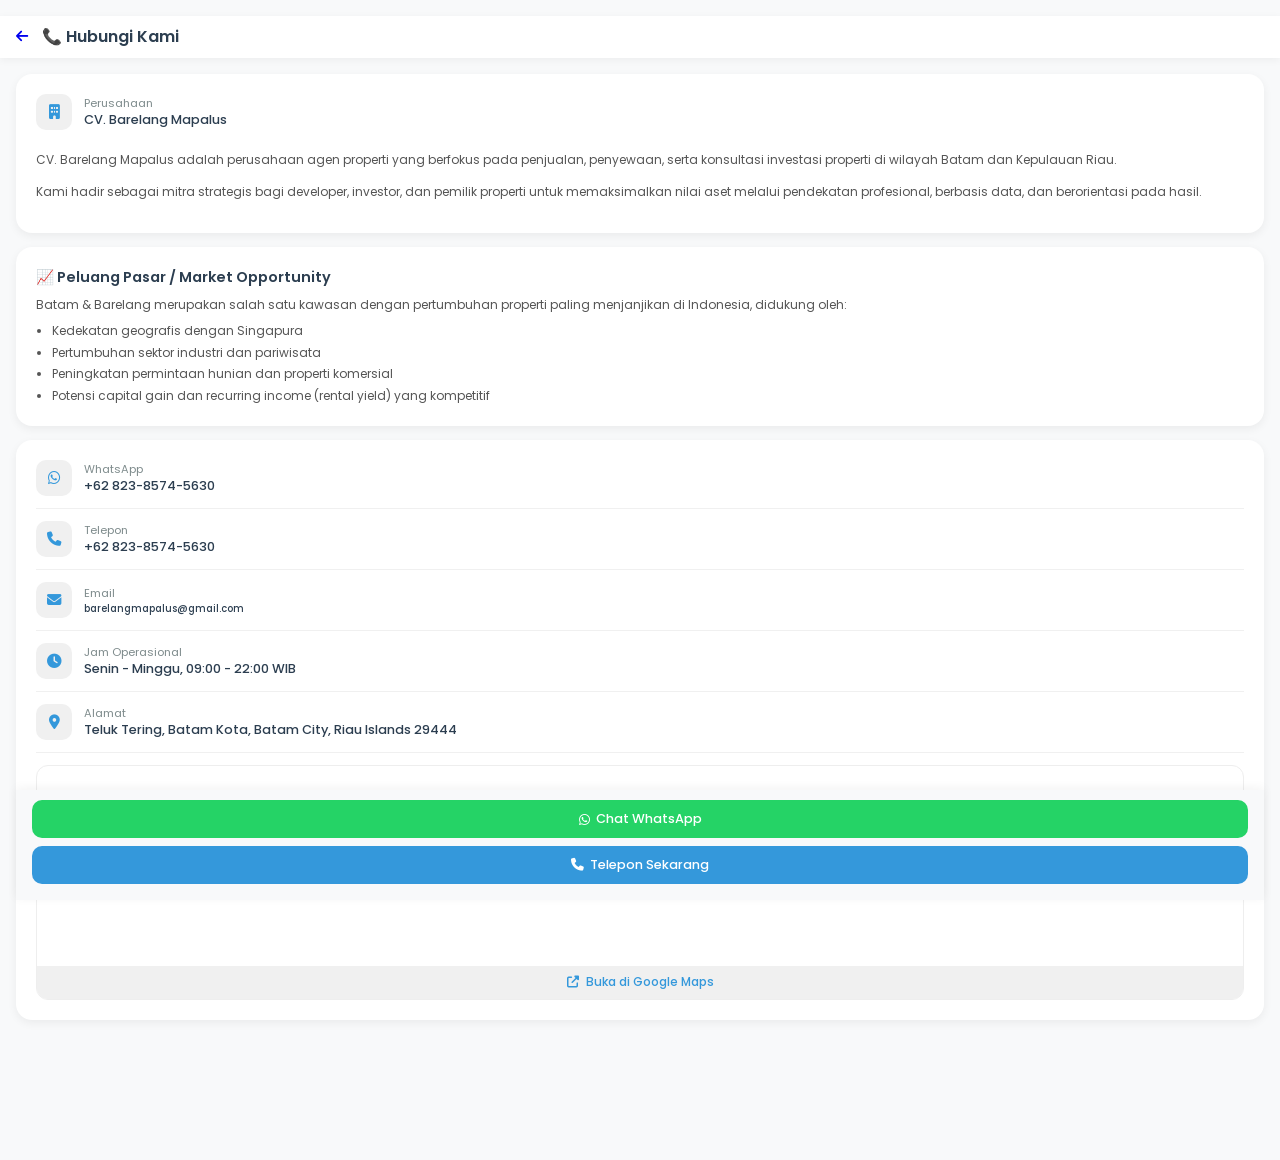
==== contact.html @ 2adcb08c "Add files via upload" ====
<!DOCTYPE html>
<html lang="id">
<head>
  <meta charset="UTF-8">
  <meta name="viewport" content="width=device-width, initial-scale=1.0, maximum-scale=1.0, user-scalable=yes, viewport-fit=cover">
  <meta name="theme-color" content="#2c3e50">
  
  <title>Hubungi Kami - BMpro</title>
  
  <link rel="stylesheet" href="https://cdnjs.cloudflare.com/ajax/libs/font-awesome/6.4.0/css/all.min.css">
  <link href="https://fonts.googleapis.com/css2?family=Poppins:wght@300;400;500;600;700&display=swap" rel="stylesheet">
  <link rel="stylesheet" href="css/style.css">
  
  <style>
    .contact-page {
      min-height: 100vh;
      background: #f8f9fa;
      padding-top: 16px;            /* ✅ Jarak dari atas */
    }
    
    .contact-header {
      background: white;
      padding: 10px 16px;
      display: flex;
      align-items: center;
      gap: 14px;
      box-shadow: 0 2px 8px rgba(0,0,0,0.05);
      position: sticky;
      top: 0;
      z-index: 100;
    }
    
    .contact-header h2 {
      font-size: 1rem;
      font-weight: 600;
    }
    
    .contact-content {
      padding: 16px;
    }
    
    .contact-card {
      background: white;
      border-radius: 16px;
      padding: 20px;
      box-shadow: 0 3px 10px rgba(0,0,0,0.06);
      margin-bottom: 14px;
    }
    
    .contact-icon {
      width: 56px;
      height: 56px;
      background: linear-gradient(135deg, var(--primary), var(--secondary));
      border-radius: 50%;
      display: flex;
      align-items: center;
      justify-content: center;
      margin: 0 auto 12px;
      color: white;
      font-size: 1.4rem;
    }
    
    .contact-card h3 {
      font-size: 0.95rem;
      font-weight: 600;
      margin-bottom: 4px;
      color: var(--primary);
    }
    
    .contact-card p {
      font-size: 0.75rem;
      color: var(--gray);
      margin-bottom: 12px;
    }
    
    .contact-btn {
      display: inline-flex;
      align-items: center;
      gap: 6px;
      padding: 10px 16px;
      border-radius: 10px;
      font-weight: 500;
      font-size: 0.8rem;
      text-decoration: none;
      font-family: 'Poppins', sans-serif;
      cursor: pointer;
      border: none;
      width: 100%;
      justify-content: center;
    }
    
    .btn-wa-contact {
      background: #25D366;
      color: white;
    }
    
    .btn-call-contact {
      background: var(--secondary);
      color: white;
    }
    
    .info-item {
      display: flex;
      align-items: center;
      gap: 12px;
      padding: 12px 0;
      border-bottom: 1px solid #f0f0f0;
    }
    
    .info-item:last-child {
      border-bottom: none;
    }
    
    .info-item i {
      width: 36px;
      height: 36px;
      background: #f0f0f0;
      border-radius: 10px;
      display: flex;
      align-items: center;
      justify-content: center;
      color: var(--secondary);
      font-size: 0.9rem;
      flex-shrink: 0;
    }
    
    .info-text {
      flex: 1;
    }
    
    .info-text .label {
      font-size: 0.7rem;
      color: var(--gray);
    }
    
    .info-text .value {
      font-size: 0.8rem;
      font-weight: 500;
      color: var(--primary);
    }
    
    .map-container {
      margin-top: 12px;
      border-radius: 12px;
      overflow: hidden;
      border: 1px solid #eee;
    }
    
    .map-container iframe {
      width: 100%;
      height: 200px;
      border: none;
      display: block;
    }
    
    .map-link {
      display: block;
      text-align: center;
      padding: 8px;
      background: #f0f0f0;
      font-size: 0.75rem;
      color: var(--secondary);
      text-decoration: none;
      font-weight: 500;
    }
    
    .map-link i {
      margin-right: 4px;
    }
  </style>
</head>
<body>
  <div class="contact-page">
    <!-- Header -->
    <div class="contact-header">
      <a href="index.html" class="back-btn"><i class="fas fa-arrow-left"></i></a>
      <h2>📞 Hubungi Kami</h2>
    </div>
    
    <!-- Konten -->
    <div class="contact-content">
      <!-- Informasi Perusahaan -->
      <div class="contact-card" style="text-align: left;">
        <div class="info-item" style="border-bottom: none; padding-top: 0;">
          <i class="fas fa-building"></i>
          <div class="info-text">
            <div class="label">Perusahaan</div>
            <div class="value">CV. Barelang Mapalus</div>
          </div>
        </div>
        <p style="font-size: 0.75rem; color: #555; line-height: 1.6; margin-top: 8px;">
          CV. Barelang Mapalus adalah perusahaan agen properti yang berfokus pada penjualan, penyewaan, serta konsultasi investasi properti di wilayah Batam dan Kepulauan Riau.
        </p>
        <p style="font-size: 0.75rem; color: #555; line-height: 1.6; margin-top: 6px;">
          Kami hadir sebagai mitra strategis bagi developer, investor, dan pemilik properti untuk memaksimalkan nilai aset melalui pendekatan profesional, berbasis data, dan berorientasi pada hasil.
        </p>
      </div>
      
      <!-- Peluang Pasar -->
      <div class="contact-card" style="text-align: left;">
        <h3 style="font-size: 0.9rem; font-weight: 600; margin-bottom: 8px; color: var(--primary);">📈 Peluang Pasar / Market Opportunity</h3>
        <p style="font-size: 0.75rem; color: #555; line-height: 1.6; margin-bottom: 6px;">
          Batam & Barelang merupakan salah satu kawasan dengan pertumbuhan properti paling menjanjikan di Indonesia, didukung oleh:
        </p>
        <ul style="font-size: 0.75rem; color: #555; line-height: 1.8; padding-left: 16px;">
          <li>Kedekatan geografis dengan Singapura</li>
          <li>Pertumbuhan sektor industri dan pariwisata</li>
          <li>Peningkatan permintaan hunian dan properti komersial</li>
          <li>Potensi capital gain dan recurring income (rental yield) yang kompetitif</li>
        </ul>
      </div>
      
      <!-- Info Kontak -->
      <div class="contact-card">
        <div class="info-item" style="padding-top: 0;">
          <i class="fab fa-whatsapp"></i>
          <div class="info-text">
            <div class="label">WhatsApp</div>
            <div class="value">+62 823-8574-5630</div>
          </div>
        </div>
        <div class="info-item">
          <i class="fas fa-phone"></i>
          <div class="info-text">
            <div class="label">Telepon</div>
            <div class="value">+62 823-8574-5630</div>
          </div>
        </div>
        <div class="info-item">
            <i class="fas fa-envelope"></i>
            <div class="info-text">
              <div class="label">Email</div>
              <div class="value" style="font-size: 0.6rem; word-break: break-all;">barelangmapalus@gmail.com</div>
            </div>
        </div>
        <div class="info-item">
          <i class="fas fa-clock"></i>
          <div class="info-text">
            <div class="label">Jam Operasional</div>
            <div class="value">Senin - Minggu, 09:00 - 22:00 WIB</div>
          </div>
        </div>
        <div class="info-item">
          <i class="fas fa-map-marker-alt"></i>
          <div class="info-text">
            <div class="label">Alamat</div>
            <div class="value">Teluk Tering, Batam Kota, Batam City, Riau Islands 29444</div>
          </div>
        </div>
        
        <!-- Google Maps -->
        <div class="map-container">
          <iframe 
            src="https://www.google.com/maps/embed?pb=!1m18!1m12!1m3!1d3989.053290000000!2d104.000000!3d1.130000!2m3!1f0!2f0!3f0!3m2!1i1024!2i768!4f13.1!3m3!1m2!1s0x0%3A0x0!2zMcKwMDcnNDguMCJOIDEwNMKwMDAnMDAuMCJF!5e0!3m2!1sen!2sid!4v1620000000000!5m2!1sen!2sid" 
            width="100%" 
            height="200" 
            style="border:0;" 
            allowfullscreen="" 
            loading="lazy" 
            referrerpolicy="no-referrer-when-downgrade">
          </iframe>
          <a href="https://maps.app.goo.gl/AB5NDhaZCyyRbYq48" target="_blank" class="map-link">
            <i class="fas fa-external-link-alt"></i> Buka di Google Maps
          </a>
        </div>
      </div>
      
      <!-- Tombol Aksi - Sticky Bottom -->
        <div style="
        position: sticky;
        bottom: 0;
        left: 0;
        right: 0;
        background: #f8f9fa;
        padding: 10px 16px 16px;
        z-index: 50;
        box-shadow: 0 -2px 10px rgba(0,0,0,0.05);
        ">
        <a href="https://wa.me/6282385745630?text=Halo%20BMpro,%20saya%20ingin%20bertanya%20tentang%20properti" class="contact-btn btn-wa-contact" target="_blank">
        <i class="fab fa-whatsapp"></i> Chat WhatsApp
        </a>

        <a href="tel:+6282385745630" class="contact-btn btn-call-contact" style="margin-top: 8px;">
        <i class="fas fa-phone"></i> Telepon Sekarang
        </a>
        </div>

  <script src="js/script.js"></script>
</body>
</html>
---- css/style.css ----
/* ============================================================
   BMpro - CSS GLOBAL
   Digunakan oleh: index.html, search.html, detail.html
   ============================================================ */

   * {
    margin: 0;
    padding: 0;
    box-sizing: border-box;
  }
  
  :root {
    --primary: #2c3e50;
    --secondary: #3498db;
    --accent: #e74c3c;
    --light: #ecf0f1;
    --dark: #1a252f;
    --gray: #7f8c8d;
    --shadow: 0 4px 12px rgba(0,0,0,0.15);
    --safe-bottom: env(safe-area-inset-bottom, 0px);
  }
  
  body {
    font-family: 'Poppins', sans-serif;
    background: #f8f9fa;
    color: #2c3e50;
    line-height: 1.4;
    font-size: 14px;
    overflow-x: hidden;        /* ✅ Cegah scroll horizontal */
    max-width: 100vw;          /* ✅ Batasi lebar maksimal */
  }
  
  /* ============================================================
     HEADER
     ============================================================ */
  .mobile-header {
    position: relative;
    width: 100%;
    height: 50vh;
    min-height: 280px;
    max-height: 400px;
    background: linear-gradient(rgba(0,0,0,0.35), rgba(0,0,0,0.55)), 
                url('https://images.unsplash.com/photo-1564013799919-ab600027ffc6?w=800&q=80');
    background-size: cover;
    background-position: center;
    border-radius: 0 0 24px 24px;
    overflow: hidden;
    box-shadow: var(--shadow);
  }
  
  .header-overlay {
    position: absolute;
    top: 0; left: 0; right: 0; bottom: 0;
    background: linear-gradient(135deg, rgba(44,62,80,0.6) 0%, rgba(52,152,219,0.3) 100%);
  }
  
  .hamburger-btn {
    position: absolute;
    top: 16px;
    left: 16px;
    z-index: 1000;
    width: 44px;
    height: 44px;
    background: rgba(255,255,255,0.95);
    backdrop-filter: blur(10px);
    border: none;
    border-radius: 12px;
    display: flex;
    align-items: center;
    justify-content: center;
    cursor: pointer;
    box-shadow: 0 4px 12px rgba(0,0,0,0.2);
  }
  
  .hamburger-btn i {
    font-size: 22px;
    color: var(--primary);
  }
  
  .header-content {
    position: absolute;
    bottom: 28px;
    left: 0; right: 0;
    padding: 0 20px;
    color: white;
    z-index: 5;
  }
  
  .header-content .badge {
    display: inline-block;
    background: var(--accent);
    color: white;
    font-size: 10px;
    font-weight: 600;
    padding: 4px 12px;
    border-radius: 20px;
    margin-bottom: 8px;
    text-transform: uppercase;
  }
  
  .header-content h1 {
    font-size: 1.8rem;
    font-weight: 700;
    line-height: 1.2;
    margin-bottom: 6px;
    text-shadow: 2px 2px 8px rgba(0,0,0,0.3);
  }
  
  .header-content p {
    font-size: 0.85rem;
    opacity: 0.95;
    display: flex;
    align-items: center;
    gap: 4px;
  }
  
  /* ============================================================
     SIDEBAR MENU
     ============================================================ */
  .sidebar-menu {
    position: fixed;
    top: 0;
    left: -100%;
    width: 85%;
    max-width: 300px;
    height: 100vh;
    background: white;
    z-index: 2000;
    box-shadow: 4px 0 20px rgba(0,0,0,0.2);
    transition: left 0.3s;
    overflow-y: auto;
  }
  
  .sidebar-menu.active {
    left: 0;
  }
  
  .menu-overlay {
    position: fixed;
    top: 0; left: 0; width: 100%; height: 100%;
    background: rgba(0,0,0,0.5);
    z-index: 1999;
    opacity: 0;
    visibility: hidden;
    transition: all 0.3s;
    backdrop-filter: blur(4px);
  }
  
  .menu-overlay.active {
    opacity: 1;
    visibility: visible;
  }
  
  .sidebar-header {
    padding: 20px 16px 14px;
    background: linear-gradient(135deg, var(--primary), var(--secondary));
    color: white;
  }
  
  .sidebar-header-top {
    display: flex;
    align-items: center;
    gap: 12px;
    margin-bottom: 8px;
  }
  
  .sidebar-logo {
    width: 45px;
    height: 40px;
    background: white;
    border-radius: 12px;
    display: flex;
    align-items: center;
    justify-content: center;
    box-shadow: 0 4px 10px rgba(0,0,0,0.15);
    overflow: hidden;
  }
  
  .sidebar-logo img {
    width: 70%;
    height: 70%;
    object-fit: cover;
  }
  
  .sidebar-header h3 {
    font-size: 1.2rem;
    font-weight: 600;
  }
  
  .sidebar-header p {
    font-size: 0.7rem;
    opacity: 0.9;
    margin-left: 60px;
  }
  
  .menu-item {
    display: flex;
    align-items: center;
    gap: 14px;
    padding: 14px 18px;
    color: var(--dark);
    text-decoration: none;
    font-weight: 500;
    font-size: 0.9rem;
    border-bottom: 1px solid #f0f0f0;
  }
  
  .menu-item i {
    width: 22px;
    color: var(--secondary);
    font-size: 1.1rem;
  }
  
  .sidebar-footer {
    padding: 16px;
    border-top: 1px solid #eee;
    font-size: 0.7rem;
    color: var(--gray);
    text-align: center;
  }
  
  /* ============================================================
     SEARCH BAR
     ============================================================ */
  .search-section {
    padding: 12px 12px 6px;
    margin-top: -18px;
    position: relative;
    z-index: 10;
  }
  
  .search-box {
    background: white;
    border-radius: 30px;
    padding: 2px;
    display: flex;
    align-items: center;
    box-shadow: 0 4px 12px rgba(0,0,0,0.1);
    border: 1px solid rgba(0,0,0,0.04);
    min-width: 0;
  }
  
  .search-box i {
    color: var(--gray);
    font-size: 0.8rem;
    margin-left: 8px;
    margin-right: 2px;
    flex-shrink: 0;
  }
  
  .search-box input {
    flex: 1;
    border: none;
    padding: 8px 2px;
    font-size: 0.75rem;
    font-family: 'Poppins', sans-serif;
    outline: none;
    background: transparent;
    min-width: 0;
  }
  
  .search-box input::placeholder {
    color: #bdc3c7;
    font-size: 0.7rem;
  }
  
  .search-box button {
    background: var(--secondary);
    border: none;
    color: white;
    padding: 6px 10px;
    border-radius: 30px;
    font-weight: 500;
    font-size: 0.65rem;
    cursor: pointer;
    white-space: nowrap;
    margin: 1px;
    flex-shrink: 0;
  }
  
  .search-box .filter-btn-inside {
    background: transparent;
    color: var(--gray);
    border: none;
    padding: 6px 8px;
    border-radius: 30px;
    font-size: 0.8rem;
    cursor: pointer;
    margin: 1px;
    flex-shrink: 0;
  }
  
  .search-box .filter-btn-inside i {
    font-size: 0.8rem;
    margin: 0;
    color: var(--gray);
  }
  
  /* ============================================================
     SECTION CONTAINER
     ============================================================ */
     .section-container {
      padding: 18px 14px;
      overflow: hidden;          /* ✅ Cegah overflow */
      max-width: 100%;
    }
  
  .section-header {
    display: flex;
    justify-content: space-between;
    align-items: baseline;
    margin-bottom: 14px;
  }
  
  .section-header h4 {
    font-size: 0.9rem;
    font-weight: 600;
    color: var(--dark);
    display: flex;
    align-items: center;
    gap: 6px;
  }
  
  .section-header h4 i {
    color: var(--accent);
    font-size: 1rem;
  }
  
  .section-header a {
    color: var(--secondary);
    font-size: 0.75rem;
    text-decoration: none;
  }
  
  /* ============================================================
     PROPERTY CARDS
     ============================================================ */
  .property-grid {
    display: flex;
    flex-direction: column;
    gap: 14px;
  }
  
  .property-card {
    background: white;
    border-radius: 16px;
    overflow: hidden;
    box-shadow: 0 3px 10px rgba(0,0,0,0.06);
    border: 1px solid rgba(0,0,0,0.03);
    cursor: pointer;
    transition: transform 0.2s;
    text-decoration: none;
    color: inherit;
    display: block;
  }
  
  .property-card:active {
    transform: scale(0.99);
  }
  
  .card-image {
    position: relative;
    width: 100%;
    height: 180px;
    overflow: hidden;
  }
  
  .card-image img {
    width: 100%;
    height: 100%;
    object-fit: cover;
  }
  
  .card-badge {
    position: absolute;
    top: 10px;
    left: 10px;
    background: var(--accent);
    color: white;
    padding: 3px 10px;
    border-radius: 16px;
    font-size: 0.6rem;
    font-weight: 600;
    text-transform: uppercase;
  }
  
  .tab-badge {
    position: absolute;
    top: 10px;
    right: 10px;
    background: rgba(0,0,0,0.6);
    color: white;
    padding: 4px 10px;
    border-radius: 20px;
    font-size: 0.6rem;
    font-weight: 500;
    text-transform: uppercase;
  }
  
  .favorite-btn {
    position: absolute;
    bottom: 10px;
    right: 10px;
    background: rgba(255,255,255,0.95);
    width: 32px;
    height: 32px;
    border-radius: 50%;
    display: flex;
    align-items: center;
    justify-content: center;
    cursor: pointer;
  }
  
  .favorite-btn i {
    color: var(--accent);
    font-size: 1rem;
  }
  
  .card-content {
    padding: 14px;
  }
  
  .property-price {
    font-size: 1.10rem;
    font-weight: 700;
    color: var(--primary);
    margin-bottom: 2px;
    line-height: 1.2;
  }
  
  .property-title {
    font-size: 0.85rem;
    font-weight: 600;
    margin-bottom: 4px;
    color: var(--dark);
    line-height: 1.3;
  }
  
  .property-address {
    display: flex;
    align-items: center;
    gap: 4px;
    color: var(--gray);
    font-size: 0.7rem;
    margin-bottom: 10px;
  }
  
  .property-address i {
    color: var(--secondary);
    font-size: 0.65rem;
  }
  
  .property-features {
    display: flex;
    gap: 12px;
    padding-top: 10px;
    border-top: 1px solid #f0f0f0;
  }
  
  .feature {
    display: flex;
    align-items: center;
    gap: 4px;
    font-size: 0.7rem;
    color: #666;
  }
  
  .feature i {
    color: var(--secondary);
    font-size: 0.8rem;
  }
  
  /* ============================================================
     GALERI GRID
     ============================================================ */
  .gallery-grid {
    display: grid;
    grid-template-columns: repeat(2, 1fr);
    gap: 10px;
  }
  
  .gallery-item {
    position: relative;
    border-radius: 12px;
    overflow: hidden;
    aspect-ratio: 1 / 1;
    box-shadow: 0 2px 6px rgba(0,0,0,0.06);
  }
  
  .gallery-item img {
    width: 100%;
    height: 100%;
    object-fit: cover;
  }
  
  .gallery-item .overlay {
    position: absolute;
    bottom: 0; left: 0; right: 0;
    background: linear-gradient(transparent, rgba(0,0,0,0.65));
    color: white;
    padding: 8px 6px 6px;
    font-size: 0.65rem;
    font-weight: 500;
  }
  
  /* ============================================================
     BOTTOM NAVIGATION
     ============================================================ */
  .bottom-nav {
    position: sticky;
    bottom: 0;
    background: white;
    display: flex;
    justify-content: space-around;
    padding: 8px 14px calc(8px + var(--safe-bottom));
    box-shadow: 0 -2px 10px rgba(0,0,0,0.06);
    border-top: 1px solid #eee;
    z-index: 100;
  }
  
  .nav-item {
    display: flex;
    flex-direction: column;
    align-items: center;
    text-decoration: none;
    color: var(--gray);
    font-size: 0.6rem;
  }
  
  .nav-item i {
    font-size: 1.2rem;
    margin-bottom: 2px;
  }
  
  .nav-item.active {
    color: var(--secondary);
  }
  
  /* ============================================================
     LOADING & EMPTY STATE
     ============================================================ */
  .loading {
    text-align: center;
    padding: 30px 16px;
    color: var(--gray);
  }
  
  .loading i {
    font-size: 1.8rem;
    color: var(--secondary);
    animation: spin 1s linear infinite;
  }
  
  @keyframes spin {
    from { transform: rotate(0deg); }
    to { transform: rotate(360deg); }
  }
  
  .empty-state {
    text-align: center;
    padding: 30px 16px;
    background: white;
    border-radius: 16px;
  }
  
  .empty-state i {
    font-size: 2.5rem;
    color: #ddd;
    margin-bottom: 10px;
  }
  
  .empty-state p {
    color: var(--gray);
    font-size: 0.8rem;
  }
  
  /* ============================================================
     FILTER SHEET (Digunakan di search.html)
     ============================================================ */
  .filter-sheet {
    position: fixed;
    bottom: 0;
    left: 0;
    right: 0;
    background: white;
    border-radius: 24px 24px 0 0;
    padding: 20px 16px;
    box-shadow: 0 -4px 20px rgba(0,0,0,0.1);
    z-index: 4000;
    transform: translateY(100%);
    transition: transform 0.3s;
    max-height: 70vh;
    overflow-y: auto;
  }
  
  .filter-sheet.active {
    transform: translateY(0);
  }
  
  .filter-sheet-overlay {
    position: fixed;
    top: 0; left: 0; right: 0; bottom: 0;
    background: rgba(0,0,0,0.5);
    z-index: 3999;
    opacity: 0;
    visibility: hidden;
    transition: all 0.3s;
  }
  
  .filter-sheet-overlay.active {
    opacity: 1;
    visibility: visible;
  }
  
  .filter-sheet-header {
    display: flex;
    justify-content: space-between;
    align-items: center;
    margin-bottom: 20px;
  }
  
  .filter-sheet-header h4 {
    font-size: 1rem;
    font-weight: 600;
  }
  
  .filter-group {
    margin-bottom: 18px;
  }
  
  .filter-group label {
    display: block;
    font-size: 0.8rem;
    font-weight: 500;
    margin-bottom: 6px;
    color: var(--primary);
  }
  
  .filter-group select,
  .filter-group input {
    width: 100%;
    padding: 10px 12px;
    border: 1px solid #ddd;
    border-radius: 12px;
    font-family: 'Poppins', sans-serif;
    font-size: 0.75rem;
    background: white;
  }
  
  .range-inputs {
    display: flex;
    align-items: center;
    gap: 8px;
  }
  
  .range-inputs input {
    flex: 1;
  }
  
  .filter-sheet-actions {
    display: flex;
    gap: 12px;
    margin-top: 24px;
    padding-bottom: 10px;
  }
  
  .btn-reset {
    flex: 1;
    background: #eee;
    border: none;
    padding: 12px;
    border-radius: 12px;
    font-weight: 500;
    cursor: pointer;
  }
  
  .btn-apply {
    flex: 1;
    background: var(--secondary);
    color: white;
    border: none;
    padding: 12px;
    border-radius: 12px;
    font-weight: 500;
    cursor: pointer;
  }
  
  /* ============================================================
     DETAIL PAGE (Digunakan di detail.html)
     ============================================================ */
  .detail-main-image {
    width: 100%;
    height: 280px;
    position: relative;
  }
  
  .detail-main-image img {
    width: 100%;
    height: 100%;
    object-fit: cover;
  }
  
  .image-counter {
    position: absolute;
    bottom: 12px;
    right: 12px;
    background: rgba(0,0,0,0.6);
    color: white;
    padding: 4px 12px;
    border-radius: 20px;
    font-size: 0.75rem;
  }
  
  .detail-thumbnails {
    display: flex;
    gap: 8px;
    padding: 12px 16px;
    background: white;
    overflow-x: auto;
  }
  
  .thumbnail {
    width: 70px;
    height: 70px;
    border-radius: 10px;
    overflow: hidden;
    flex-shrink: 0;
    cursor: pointer;
    border: 2px solid transparent;
  }
  
  .thumbnail.active {
    border-color: var(--secondary);
  }
  
  .thumbnail img {
    width: 100%;
    height: 100%;
    object-fit: cover;
  }
  
  .detail-info {
    background: white;
    padding: 20px 16px;
    margin-top: 8px;
  }
  
  .detail-price {
    font-size: 1.5rem;
    font-weight: 700;
    color: var(--primary);
    margin-bottom: 8px;
  }
  
  .detail-title {
    font-size: 1.1rem;
    font-weight: 600;
    margin-bottom: 8px;
  }
  
  .detail-location {
    display: flex;
    align-items: center;
    gap: 6px;
    color: var(--gray);
    font-size: 0.85rem;
    margin-bottom: 16px;
  }
  
  .detail-features {
    display: grid;
    grid-template-columns: repeat(3, 1fr);
    gap: 16px;
    padding: 16px 0;
    border-top: 1px solid #eee;
    border-bottom: 1px solid #eee;
    text-align: center;
  }
  
  .detail-feature i {
    font-size: 1.2rem;
    color: var(--secondary);
    margin-bottom: 4px;
  }
  
  .detail-feature .value {
    font-size: 0.9rem;
    font-weight: 600;
  }
  
  .detail-feature .label {
    font-size: 0.6rem;
    color: var(--gray);
  }
  
  .detail-description {
    background: white;
    padding: 20px 16px;
    margin-top: 8px;
  }
  
  .detail-description h3 {
    font-size: 0.95rem;
    margin-bottom: 12px;
  }
  
  .detail-description p {
    color: #555;
    font-size: 0.85rem;
    line-height: 1.6;
  }
  
  .detail-specs {
    background: white;
    padding: 20px 16px;
    margin-top: 8px;
  }
  
  .spec-item {
    display: flex;
    padding: 10px 0;
    border-bottom: 1px solid #f0f0f0;
  }
  
  .spec-label {
    width: 120px;
    color: var(--gray);
    font-size: 0.8rem;
  }
  
  .spec-value {
    flex: 1;
    font-weight: 500;
    font-size: 0.85rem;
  }
  
  .detail-contact {
    background: white;
    padding: 20px 16px;
    margin-top: 8px;
    margin-bottom: 20px;
  }
  
  .contact-buttons {
    display: flex;
    gap: 12px;
    margin-top: 16px;
  }
  
  .btn-wa {
    flex: 1;
    background: #25D366;
    color: white;
    border: none;
    padding: 14px;
    border-radius: 12px;
    font-weight: 500;
    text-decoration: none;
    display: flex;
    align-items: center;
    justify-content: center;
    gap: 8px;
  }
  
  .btn-call {
    flex: 1;
    background: var(--secondary);
    color: white;
    border: none;
    padding: 14px;
    border-radius: 12px;
    font-weight: 500;
    text-decoration: none;
    display: flex;
    align-items: center;
    justify-content: center;
    gap: 8px;
  }
  
  /* ============================================================
     RESPONSIVE
     ============================================================ */
  @media (min-width: 480px) {
    .header-content h1 { font-size: 2rem; }
    .property-title { font-size: 1rem; }
    .property-price { font-size: 1.35rem; }
  }
  
  @media (min-width: 768px) {
    .property-grid {
      display: grid;
      grid-template-columns: repeat(2, 1fr);
    }
    .gallery-grid {
      grid-template-columns: repeat(3, 1fr);
    }
  }
  
  @media (min-width: 1024px) {
    .property-grid {
      grid-template-columns: repeat(3, 1fr);
    }
    .gallery-grid {
      grid-template-columns: repeat(4, 1fr);
    }
  }

/* ============================================================
   CAROUSEL / SLIDER FINAL- TETAP DALAM FRAME MOBILE
   ============================================================ */
   .featured-carousel {
    position: relative;
    width: 100%;
    overflow: hidden;
    border-radius: 16px;
    margin-bottom: 8px;
    padding: 4px 0 8px 0;
  }
  
  .carousel-container {
    display: flex;
    transition: transform 0.4s ease;
    width: 100%;
  }
  
  .carousel-slide {
    flex: 0 0 100%;
    width: 100%;
    padding: 8px 4px 12px 4px;
  }
  
  .carousel-slide .property-card {
    margin: 0;
    border-radius: 16px;
    box-shadow: 0 8px 20px rgba(0,0,0,0.12);
    border: none;
    width: 100%;
    transition: transform 0.3s ease, box-shadow 0.3s ease;
  }
  
  .carousel-slide .property-card:hover {
    transform: translateY(-4px);
    box-shadow: 0 12px 28px rgba(0,0,0,0.18);
  }
  
  .carousel-indicators {
    display: flex;
    justify-content: center;
    gap: 6px;
    margin-top: 6px;
    margin-bottom: 4px;
  }
  
  .carousel-dot {
    width: 6px;
    height: 6px;
    border-radius: 50%;
    background: #ccc;
    transition: all 0.3s;
    cursor: pointer;
  }
  
  .carousel-dot.active {
    width: 20px;
    border-radius: 10px;
    background: var(--secondary);
  }
  
  .carousel-arrow {
    position: absolute;
    top: 0;
    bottom: 55%;
    height: 26px;
    width: 26px;
    margin: auto 0;
    background: rgba(255, 255, 255, 0.5);
    border-radius: 50%;
    display: flex;
    align-items: center;
    justify-content: center;
    cursor: pointer;
    z-index: 10;
    box-shadow: 0 1px 4px rgba(0,0,0,0.08);
    transition: background 0.2s ease;
  }
  
  .carousel-arrow:hover {
    background: rgba(255, 255, 255, 0.85);
  }
  
  .carousel-arrow.prev { left: 6px; }
  .carousel-arrow.next { right: 6px; }
  
  .carousel-arrow i {
    font-size: 0.7rem;
    color: rgba(44, 62, 80, 0.7);
    transition: color 0.2s ease;
  }
  
  .carousel-arrow:hover i {
    color: rgba(44, 62, 80, 1);
  }
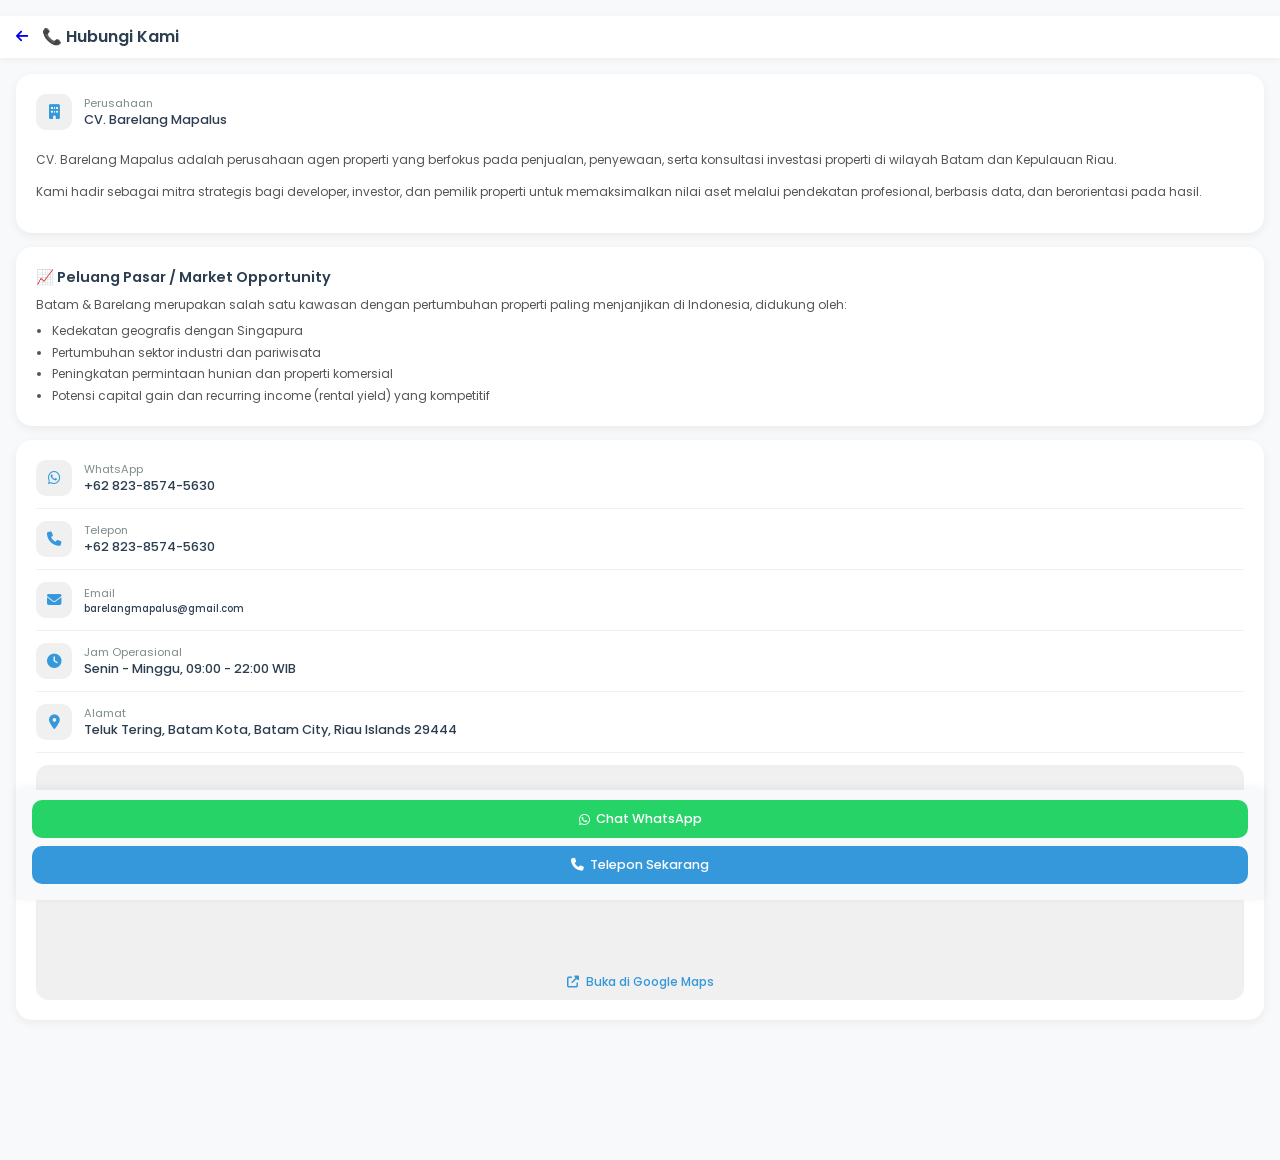
==== commit b29d474a: "Update contact.html" ====
--- a/contact.html
+++ b/contact.html
@@ -249,17 +249,30 @@
         </div>
         
         <!-- Google Maps -->
-        <div class="map-container">
-          <iframe 
-            src="https://www.google.com/maps/embed?pb=!1m18!1m12!1m3!1d3989.053290000000!2d104.000000!3d1.130000!2m3!1f0!2f0!3f0!3m2!1i1024!2i768!4f13.1!3m3!1m2!1s0x0%3A0x0!2zMcKwMDcnNDguMCJOIDEwNMKwMDAnMDAuMCJF!5e0!3m2!1sen!2sid!4v1620000000000!5m2!1sen!2sid" 
-            width="100%" 
-            height="200" 
-            style="border:0;" 
-            allowfullscreen="" 
-            loading="lazy" 
-            referrerpolicy="no-referrer-when-downgrade">
-          </iframe>
-          <a href="https://maps.app.goo.gl/AB5NDhaZCyyRbYq48" target="_blank" class="map-link">
+        <!-- Google Maps -->
+        <div class="map-container" style="position: relative; cursor: pointer;" onclick="window.open('https://maps.app.goo.gl/AB5NDhaZCyyRbYq48', '_blank')">
+          <img 
+            src="https://maps.googleapis.com/maps/api/staticmap?center=Batam,Kepulauan+Riau,Indonesia&zoom=13&size=600x200&markers=color:red%7CBatam&key=YOUR_API_KEY" 
+            alt="Lokasi BMpro"
+            style="width: 100%; height: 200px; object-fit: cover; display: block;"
+            onerror="this.style.display='none'; this.nextElementSibling.style.display='flex';"
+          >
+          <div style="
+            display: none;
+            width: 100%;
+            height: 200px;
+            background: #f0f0f0;
+            flex-direction: column;
+            align-items: center;
+            justify-content: center;
+            color: var(--secondary);
+            font-size: 0.8rem;
+            gap: 8px;
+          ">
+            <i class="fas fa-map-marker-alt" style="font-size: 2rem;"></i>
+            <span>Klik untuk melihat lokasi</span>
+          </div>
+          <a href="https://maps.app.goo.gl/AB5NDhaZCyyRbYq48" target="_blank" class="map-link" onclick="event.stopPropagation();">
             <i class="fas fa-external-link-alt"></i> Buka di Google Maps
           </a>
         </div>
@@ -287,4 +300,4 @@
 
   <script src="js/script.js"></script>
 </body>
-</html>+</html>
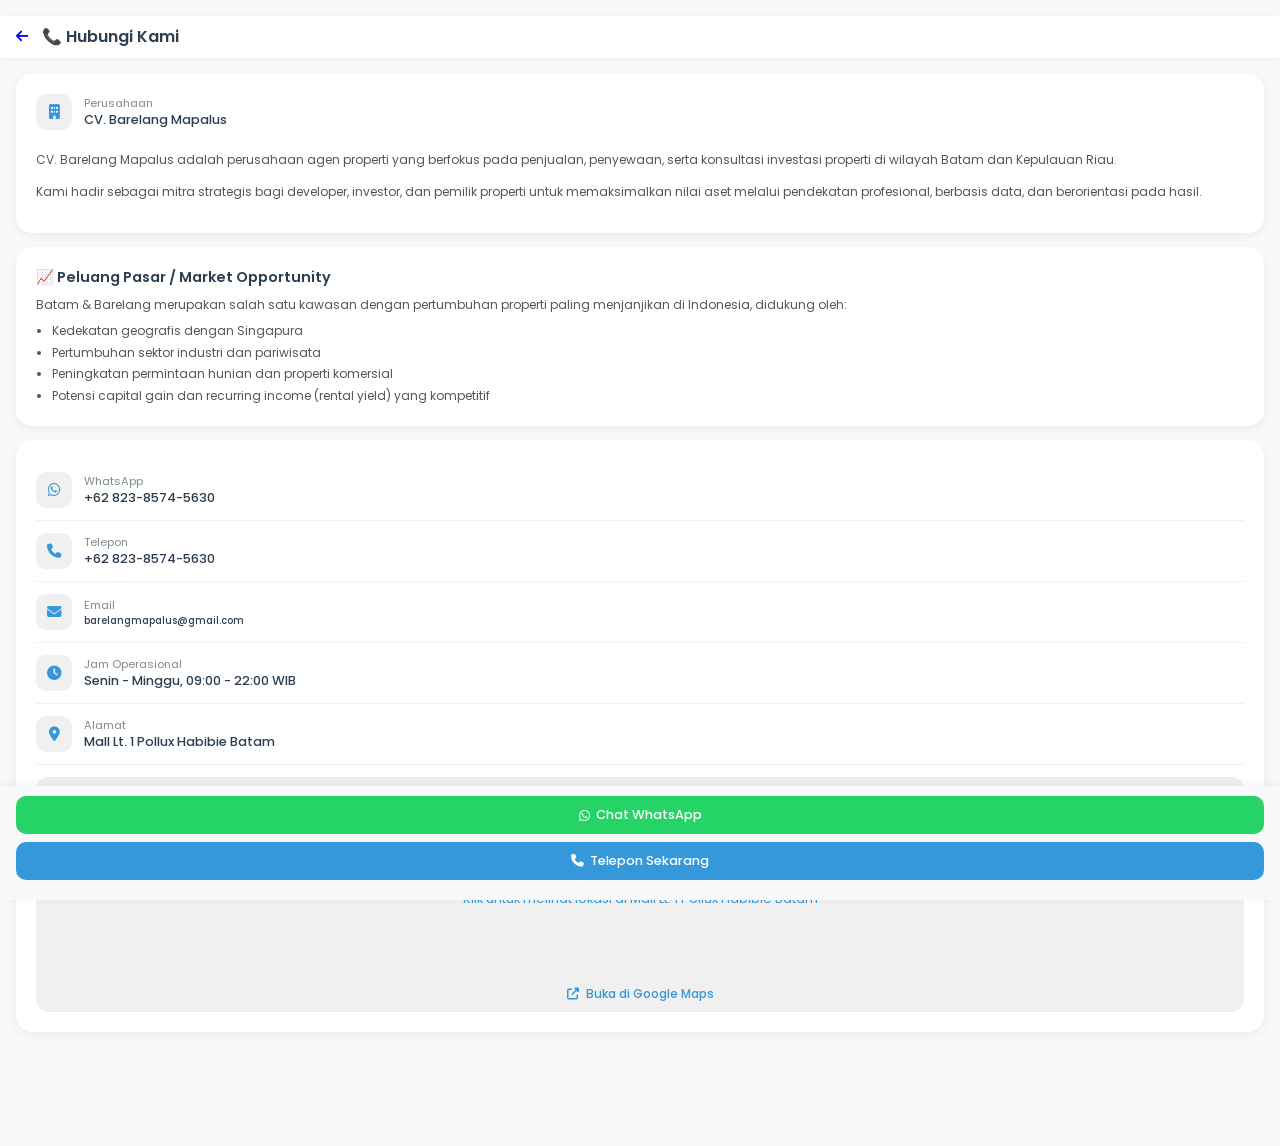
==== commit f1bcb514: "Update contact.html tambahan klik link nomor ponsel" ====
--- a/contact.html
+++ b/contact.html
@@ -15,7 +15,7 @@
     .contact-page {
       min-height: 100vh;
       background: #f8f9fa;
-      padding-top: 16px;            /* ✅ Jarak dari atas */
+      padding-top: 16px;
     }
     
     .contact-header {
@@ -37,6 +37,7 @@
     
     .contact-content {
       padding: 16px;
+      padding-bottom: 100px;
     }
     
     .contact-card {
@@ -105,6 +106,12 @@
       gap: 12px;
       padding: 12px 0;
       border-bottom: 1px solid #f0f0f0;
+      cursor: pointer;
+      transition: background 0.2s;
+    }
+    
+    .info-item:active {
+      background: #f5f5f5;
     }
     
     .info-item:last-child {
@@ -146,10 +153,10 @@
       border: 1px solid #eee;
     }
     
-    .map-container iframe {
+    .map-container img {
       width: 100%;
       height: 200px;
-      border: none;
+      object-fit: cover;
       display: block;
     }
     
@@ -167,6 +174,17 @@
     .map-link i {
       margin-right: 4px;
     }
+    
+    .sticky-buttons {
+      position: fixed;
+      bottom: 0;
+      left: 0;
+      right: 0;
+      background: #f8f9fa;
+      padding: 10px 16px 20px;
+      z-index: 50;
+      box-shadow: 0 -2px 10px rgba(0,0,0,0.05);
+    }
   </style>
 </head>
 <body>
@@ -181,7 +199,7 @@
     <div class="contact-content">
       <!-- Informasi Perusahaan -->
       <div class="contact-card" style="text-align: left;">
-        <div class="info-item" style="border-bottom: none; padding-top: 0;">
+        <div class="info-item" style="border-bottom: none; padding-top: 0; cursor: default;">
           <i class="fas fa-building"></i>
           <div class="info-text">
             <div class="label">Perusahaan</div>
@@ -210,93 +228,92 @@
         </ul>
       </div>
       
-      <!-- Info Kontak -->
-      <div class="contact-card">
-        <div class="info-item" style="padding-top: 0;">
-          <i class="fab fa-whatsapp"></i>
-          <div class="info-text">
-            <div class="label">WhatsApp</div>
-            <div class="value">+62 823-8574-5630</div>
+            <!-- Info Kontak (SEMUA BISA DIKLIK) -->
+            <div class="contact-card">
+              <!-- WhatsApp - Klik langsung ke WhatsApp -->
+              <div class="info-item" onclick="window.open('https://wa.me/6282385745630?text=Halo%20BMpro,%20saya%20ingin%20bertanya%20tentang%20properti', '_blank')">
+                <i class="fab fa-whatsapp"></i>
+                <div class="info-text">
+                  <div class="label">WhatsApp</div>
+                  <div class="value">+62 823-8574-5630</div>
+                </div>
+              </div>
+              
+              <!-- Telepon - Klik langsung ke dialer ponsel -->
+              <div class="info-item" onclick="window.location.href='tel:+6282385745630'">
+                <i class="fas fa-phone"></i>
+                <div class="info-text">
+                  <div class="label">Telepon</div>
+                  <div class="value">+62 823-8574-5630</div>
+                </div>
+              </div>
+              
+              <!-- Email - Klik langsung ke email -->
+              <div class="info-item" onclick="window.location.href='mailto:barelangmapalus@gmail.com'">
+                <i class="fas fa-envelope"></i>
+                <div class="info-text">
+                  <div class="label">Email</div>
+                  <div class="value" style="font-size: 0.6rem; word-break: break-all;">barelangmapalus@gmail.com</div>
+                </div>
+              </div>
+              
+              <!-- Jam Operasional (tidak bisa diklik) -->
+              <div class="info-item" style="cursor: default;">
+                <i class="fas fa-clock"></i>
+                <div class="info-text">
+                  <div class="label">Jam Operasional</div>
+                  <div class="value">Senin - Minggu, 09:00 - 22:00 WIB</div>
+                </div>
+              </div>
+              
+              <!-- Alamat - Klik langsung ke Google Maps (REVISI: Mall Lt. 1 Pollux Habibie Batam) -->
+              <div class="info-item" onclick="window.open('https://maps.google.com/?q=Mall+Lt.+1+Pollux+Habibie+Batam', '_blank')">
+                <i class="fas fa-map-marker-alt"></i>
+                <div class="info-text">
+                  <div class="label">Alamat</div>
+                  <div class="value">Mall Lt. 1 Pollux Habibie Batam</div>
+                </div>
+              </div>
+              
+              <!-- Google Maps (REVISI: Mall Lt. 1 Pollux Habibie Batam) -->
+              <div class="map-container" onclick="window.open('https://maps.google.com/?q=Mall+Lt.+1+Pollux+Habibie+Batam', '_blank')" style="cursor: pointer;">
+                <img 
+                  src="https://maps.googleapis.com/maps/api/staticmap?center=Mall+Lt.+1+Pollux+Habibie+Batam&zoom=17&size=600x200&markers=color:red%7CMall+Lt.+1+Pollux+Habibie+Batam&key=YOUR_API_KEY" 
+                  alt="Lokasi BMpro - Mall Lt. 1 Pollux Habibie Batam"
+                  onerror="this.style.display='none'; this.nextElementSibling.style.display='flex';"
+                >
+                <div style="
+                  display: none;
+                  width: 100%;
+                  height: 200px;
+                  background: #f0f0f0;
+                  flex-direction: column;
+                  align-items: center;
+                  justify-content: center;
+                  color: var(--secondary);
+                  font-size: 0.8rem;
+                  gap: 8px;
+                ">
+                  <i class="fas fa-map-marker-alt" style="font-size: 2rem;"></i>
+                  <span>Klik untuk melihat lokasi di Mall Lt. 1 Pollux Habibie Batam</span>
+                </div>
+                <div class="map-link" onclick="event.stopPropagation(); window.open('https://maps.google.com/?q=Mall+Lt.+1+Pollux+Habibie+Batam', '_blank')">
+                  <i class="fas fa-external-link-alt"></i> Buka di Google Maps
+                </div>
+              </div>
+            </div>
           </div>
-        </div>
-        <div class="info-item">
-          <i class="fas fa-phone"></i>
-          <div class="info-text">
-            <div class="label">Telepon</div>
-            <div class="value">+62 823-8574-5630</div>
-          </div>
-        </div>
-        <div class="info-item">
-            <i class="fas fa-envelope"></i>
-            <div class="info-text">
-              <div class="label">Email</div>
-              <div class="value" style="font-size: 0.6rem; word-break: break-all;">barelangmapalus@gmail.com</div>
-            </div>
-        </div>
-        <div class="info-item">
-          <i class="fas fa-clock"></i>
-          <div class="info-text">
-            <div class="label">Jam Operasional</div>
-            <div class="value">Senin - Minggu, 09:00 - 22:00 WIB</div>
-          </div>
-        </div>
-        <div class="info-item">
-          <i class="fas fa-map-marker-alt"></i>
-          <div class="info-text">
-            <div class="label">Alamat</div>
-            <div class="value">Teluk Tering, Batam Kota, Batam City, Riau Islands 29444</div>
-          </div>
-        </div>
-        
-        <!-- Google Maps -->
-        <!-- Google Maps -->
-        <div class="map-container" style="position: relative; cursor: pointer;" onclick="window.open('https://maps.app.goo.gl/AB5NDhaZCyyRbYq48', '_blank')">
-          <img 
-            src="https://maps.googleapis.com/maps/api/staticmap?center=Batam,Kepulauan+Riau,Indonesia&zoom=13&size=600x200&markers=color:red%7CBatam&key=YOUR_API_KEY" 
-            alt="Lokasi BMpro"
-            style="width: 100%; height: 200px; object-fit: cover; display: block;"
-            onerror="this.style.display='none'; this.nextElementSibling.style.display='flex';"
-          >
-          <div style="
-            display: none;
-            width: 100%;
-            height: 200px;
-            background: #f0f0f0;
-            flex-direction: column;
-            align-items: center;
-            justify-content: center;
-            color: var(--secondary);
-            font-size: 0.8rem;
-            gap: 8px;
-          ">
-            <i class="fas fa-map-marker-alt" style="font-size: 2rem;"></i>
-            <span>Klik untuk melihat lokasi</span>
-          </div>
-          <a href="https://maps.app.goo.gl/AB5NDhaZCyyRbYq48" target="_blank" class="map-link" onclick="event.stopPropagation();">
-            <i class="fas fa-external-link-alt"></i> Buka di Google Maps
-          </a>
-        </div>
-      </div>
-      
-      <!-- Tombol Aksi - Sticky Bottom -->
-        <div style="
-        position: sticky;
-        bottom: 0;
-        left: 0;
-        right: 0;
-        background: #f8f9fa;
-        padding: 10px 16px 16px;
-        z-index: 50;
-        box-shadow: 0 -2px 10px rgba(0,0,0,0.05);
-        ">
-        <a href="https://wa.me/6282385745630?text=Halo%20BMpro,%20saya%20ingin%20bertanya%20tentang%20properti" class="contact-btn btn-wa-contact" target="_blank">
+    
+    <!-- Tombol Aksi Sticky Bottom -->
+    <div class="sticky-buttons">
+      <a href="https://wa.me/6282385745630?text=Halo%20BMpro,%20saya%20ingin%20bertanya%20tentang%20properti" class="contact-btn btn-wa-contact" target="_blank">
         <i class="fab fa-whatsapp"></i> Chat WhatsApp
-        </a>
-
-        <a href="tel:+6282385745630" class="contact-btn btn-call-contact" style="margin-top: 8px;">
+      </a>
+      <a href="tel:+6282385745630" class="contact-btn btn-call-contact" style="margin-top: 8px;">
         <i class="fas fa-phone"></i> Telepon Sekarang
-        </a>
-        </div>
+      </a>
+    </div>
+  </div>
 
   <script src="js/script.js"></script>
 </body>
